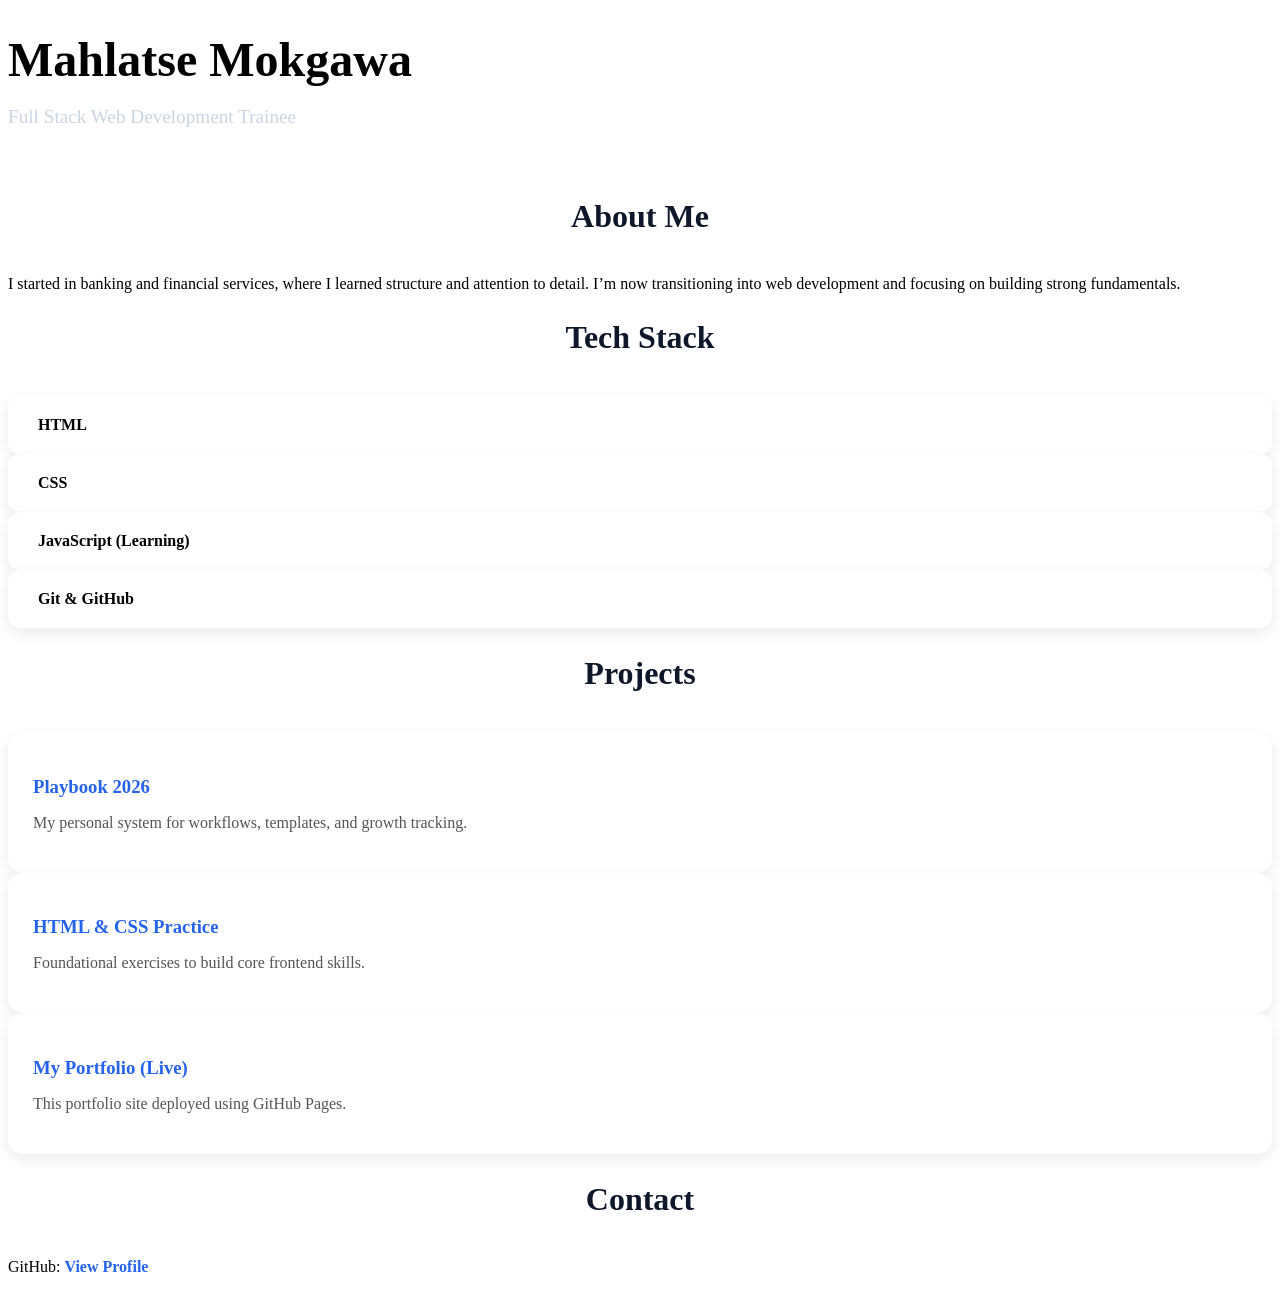
==== index.html @ 3454f3c3 "Create index.html for developer portfolio This HTML file serves as a developer portfolio for Mahlats" ====
<!DOCTYPE html>
<html lang="en">
<head>
  <meta charset="UTF-8">
  <meta name="viewport" content="width=device-width, initial-scale=1.0">
  <title>Mahlatse | Developer Portfolio</title>

  <link rel="stylesheet" href="styles.css">
</head>

<body>

<header>
  <h1>Mahlatse Mokgawa</h1>
  <p>Full Stack Web Development Trainee</p>

  <nav>
    <a href="#about">About</a>
    <a href="#stack">Stack</a>
    <a href="#projects">Projects</a>
    <a href="#contact">Contact</a>
  </nav>
</header>

<section id="about">
  <h2>About Me</h2>
  <p>
    I started in banking and financial services, where I learned structure and attention to detail.
    I’m now transitioning into web development and focusing on building strong fundamentals.
  </p>
</section>

<section id="stack">
  <h2>Tech Stack</h2>
  <div class="card">HTML</div>
  <div class="card">CSS</div>
  <div class="card">JavaScript (Learning)</div>
  <div class="card">Git & GitHub</div>
</section>

<section id="projects">
  <h2>Projects</h2>

  <!-- PROJECT 1 -->
  <a href="https://github.com/YOUR-USERNAME/playbook-2026" target="_blank" class="project-card">
    <h3>Playbook 2026</h3>
    <p>My personal system for workflows, templates, and growth tracking.</p>
  </a>

  <!-- PROJECT 2 -->
  <a href="https://github.com/YOUR-USERNAME/html-css-practice" target="_blank" class="project-card">
    <h3>HTML & CSS Practice</h3>
    <p>Foundational exercises to build core frontend skills.</p>
  </a>

  <!-- PROJECT 3 (LIVE SITE EXAMPLE) -->
  <a href="https://your-username.github.io/portfolio/" target="_blank" class="project-card">
    <h3>My Portfolio (Live)</h3>
    <p>This portfolio site deployed using GitHub Pages.</p>
  </a>

</section>

<section id="contact">
  <h2>Contact</h2>
  <p>
    GitHub:
    <a href="https://github.com/YOUR-USERNAME" target="_blank">
      View Profile
    </a>
  </p>
</section>

</body>
</html>
---- styles.css ----
<!-- RESET -->


* {
  margin: 0;
  padding: 0;
  box-sizing: border-box;
}

<!-- BODY -->


body {
  font-family: Arial, Helvetica, sans-serif;
  background: #f4f7fa;
  color: #222;
  line-height: 1.6;
}

<!-- HEADER -->
 
header {
  background: linear-gradient(135deg, #0f172a, #1e293b);
  color: white;
  text-align: center;
  padding: 80px 20px;
}

header h1 {
  font-size: 3rem;
  margin-bottom: 10px;
}

header p {
  font-size: 1.2rem;
  color: #cbd5e1;
  margin-bottom: 25px;
}

<!-- NAVIGATION -->

nav {
  display: flex;
  justify-content: center;
  gap: 20px;
  flex-wrap: wrap;
}

nav a {
  color: white;
  text-decoration: none;
  padding: 10px 18px;
  border: 1px solid rgba(255,255,255,0.3);
  border-radius: 8px;
  transition: 0.3s;
}

nav a:hover {
  background: white;
  color: #0f172a;
}


   SECTIONS


section {
  max-width: 1100px;
  margin: auto;
  padding: 70px 20px;
}

section h2 {
  text-align: center;
  margin-bottom: 40px;
  font-size: 2rem;
  color: #0f172a;
}


<!-- ABOUT -->


#about p {
  max-width: 800px;
  margin: auto;
  text-align: center;
  font-size: 1.1rem;
}


<!-- TECH STACK -->


#stack {
  display: flex;
  flex-wrap: wrap;
  justify-content: center;
  gap: 20px;
}

#stack h2 {
  width: 100%;
}

.card {
  background: white;
  padding: 20px 30px;
  border-radius: 12px;
  box-shadow: 0 5px 15px rgba(0,0,0,0.08);
  font-weight: bold;
  transition: 0.3s;
}

.card:hover {
  transform: translateY(-5px);
}


<!-- PROJECTS -->


#projects {
  display: grid;
  gap: 25px;
}

.project-card {
  background: white;
  padding: 25px;
  border-radius: 15px;
  text-decoration: none;
  color: inherit;
  box-shadow: 0 5px 15px rgba(0,0,0,0.08);
  transition: 0.3s;
  display: block;
}

.project-card:hover {
  transform: translateY(-6px);
  box-shadow: 0 10px 25px rgba(0,0,0,0.15);
}

.project-card h3 {
  color: #2563eb;
  margin-bottom: 10px;
}

.project-card p {
  color: #555;
}


<!-- CONTACT -->


#contact {
  text-align: center;
}

#contact a {
  color: #2563eb;
  text-decoration: none;
  font-weight: bold;
}

#contact a:hover {
  text-decoration: underline;
}


   FOOTER


footer {
  background: #0f172a;
  color: white;
  text-align: center;
  padding: 25px;
}


<!-- BODY -->


@media (max-width: 768px) {

  header h1 {
    font-size: 2.2rem;
  }

  section {
    padding: 50px 20px;
  }

  nav {
    gap: 10px;
  }

  .card {
    width: 100%;
    text-align: center;
  }

  .project-card {
    width: 100%;
  }
}
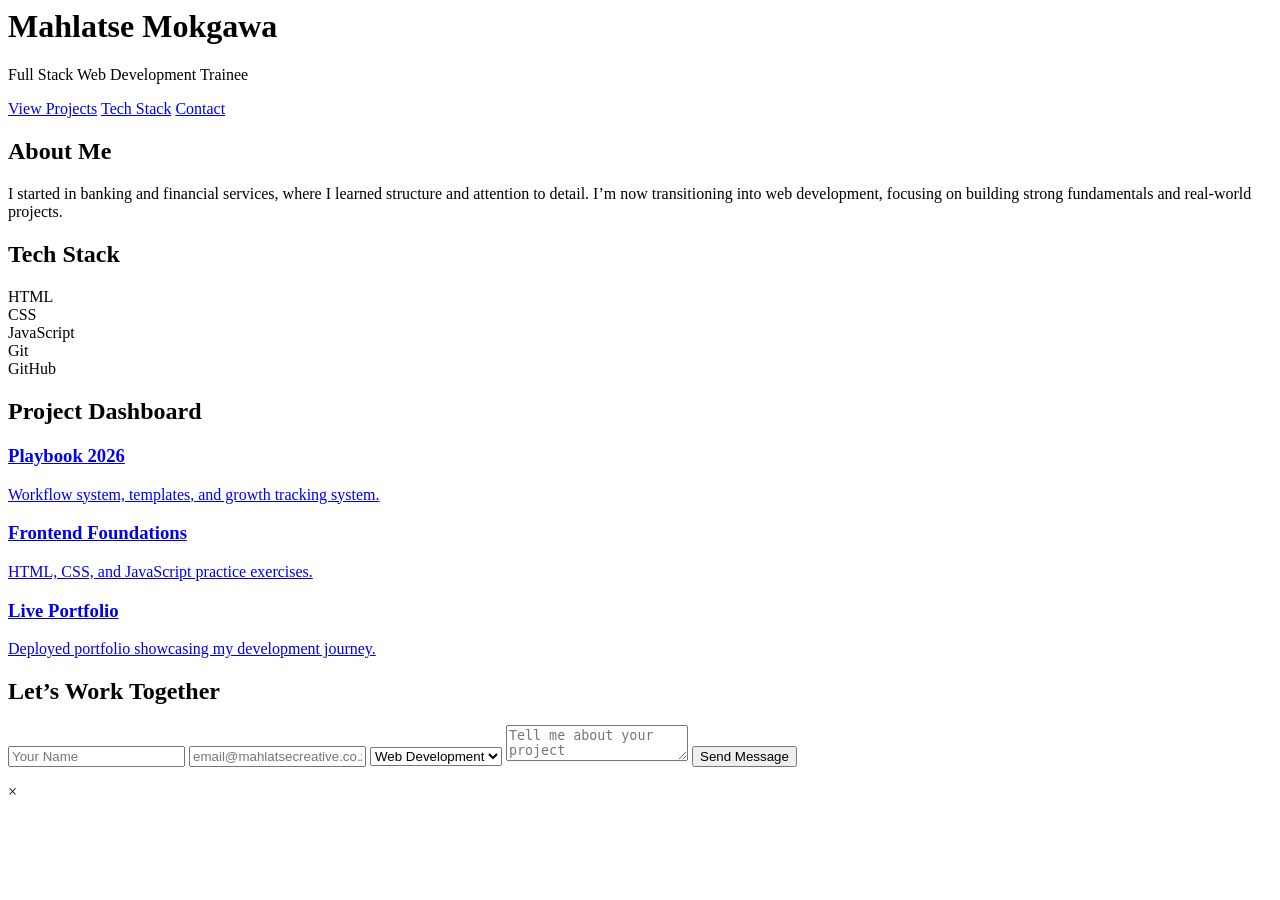
==== commit fe6dd85a: "Update index.html" ====
--- a/index.html
+++ b/index.html
@@ -1,75 +1,88 @@
-<!DOCTYPE html>
-<html lang="en">
-<head>
-  <meta charset="UTF-8">
-  <meta name="viewport" content="width=device-width, initial-scale=1.0">
-  <title>Mahlatse | Developer Portfolio</title>
-
-  <link rel="stylesheet" href="styles.css">
-</head>
-
 <body>
 
-<header>
+<header class="hero">
   <h1>Mahlatse Mokgawa</h1>
   <p>Full Stack Web Development Trainee</p>
 
-  <nav>
-    <a href="#about">About</a>
-    <a href="#stack">Stack</a>
-    <a href="#projects">Projects</a>
+  <div class="cta">
+    <a href="#projects">View Projects</a>
+    <a href="#stack">Tech Stack</a>
     <a href="#contact">Contact</a>
-  </nav>
+  </div>
 </header>
 
-<section id="about">
+<section id="about" class="section">
   <h2>About Me</h2>
   <p>
     I started in banking and financial services, where I learned structure and attention to detail.
-    I’m now transitioning into web development and focusing on building strong fundamentals.
+    I’m now transitioning into web development, focusing on building strong fundamentals and real-world projects.
   </p>
 </section>
 
-<section id="stack">
+<!-- TECH STACK (UPGRADED) -->
+<section id="stack" class="section">
   <h2>Tech Stack</h2>
-  <div class="card">HTML</div>
-  <div class="card">CSS</div>
-  <div class="card">JavaScript (Learning)</div>
-  <div class="card">Git & GitHub</div>
+
+  <div class="stack-grid">
+    <div class="card" onclick="openStack('html')">HTML</div>
+    <div class="card" onclick="openStack('css')">CSS</div>
+    <div class="card" onclick="openStack('js')">JavaScript</div>
+    <div class="card" onclick="openStack('git')">Git</div>
+    <div class="card" onclick="openStack('github')">GitHub</div>
+  </div>
 </section>
 
-<section id="projects">
-  <h2>Projects</h2>
+<!-- PROJECT DASHBOARD -->
+<section id="projects" class="section">
+  <h2>Project Dashboard</h2>
 
-  <!-- PROJECT 1 -->
-  <a href="https://github.com/YOUR-USERNAME/playbook-2026" target="_blank" class="project-card">
-    <h3>Playbook 2026</h3>
-    <p>My personal system for workflows, templates, and growth tracking.</p>
-  </a>
+  <div class="project-grid">
 
-  <!-- PROJECT 2 -->
-  <a href="https://github.com/YOUR-USERNAME/html-css-practice" target="_blank" class="project-card">
-    <h3>HTML & CSS Practice</h3>
-    <p>Foundational exercises to build core frontend skills.</p>
-  </a>
+    <a href="https://github.com/YOUR-USERNAME/playbook-2026" class="project-card">
+      <h3>Playbook 2026</h3>
+      <p>Workflow system, templates, and growth tracking system.</p>
+    </a>
 
-  <!-- PROJECT 3 (LIVE SITE EXAMPLE) -->
-  <a href="https://your-username.github.io/portfolio/" target="_blank" class="project-card">
-    <h3>My Portfolio (Live)</h3>
-    <p>This portfolio site deployed using GitHub Pages.</p>
-  </a>
+    <a href="https://github.com/YOUR-USERNAME/html-css-practice" class="project-card">
+      <h3>Frontend Foundations</h3>
+      <p>HTML, CSS, and JavaScript practice exercises.</p>
+    </a>
 
+    <a href="https://your-netlify-site.com" class="project-card">
+      <h3>Live Portfolio</h3>
+      <p>Deployed portfolio showcasing my development journey.</p>
+    </a>
+
+  </div>
 </section>
 
-<section id="contact">
-  <h2>Contact</h2>
-  <p>
-    GitHub:
-    <a href="https://github.com/YOUR-USERNAME" target="_blank">
-      View Profile
-    </a>
-  </p>
+<!-- CONTACT -->
+<section id="contact" class="section">
+  <h2>Let’s Work Together</h2>
+
+  <form class="contact-form">
+    <input type="text" placeholder="Your Name" required>
+    <input type="email" placeholder="email@mahlatsecreative.co.za" required>
+
+    <select>
+      <option>Web Development</option>
+      <option>UI/UX Design</option>
+      <option>Digital Marketing</option>
+    </select>
+
+    <textarea placeholder="Tell me about your project"></textarea>
+
+    <button type="submit">Send Message</button>
+  </form>
 </section>
 
+<!-- MODAL -->
+<div id="modal" class="modal hidden">
+  <div class="modal-content">
+    <span onclick="closeModal()" class="close">×</span>
+    <p id="modal-text"></p>
+  </div>
+</div>
+
+<script src="script.js"></script>
 </body>
-</html>
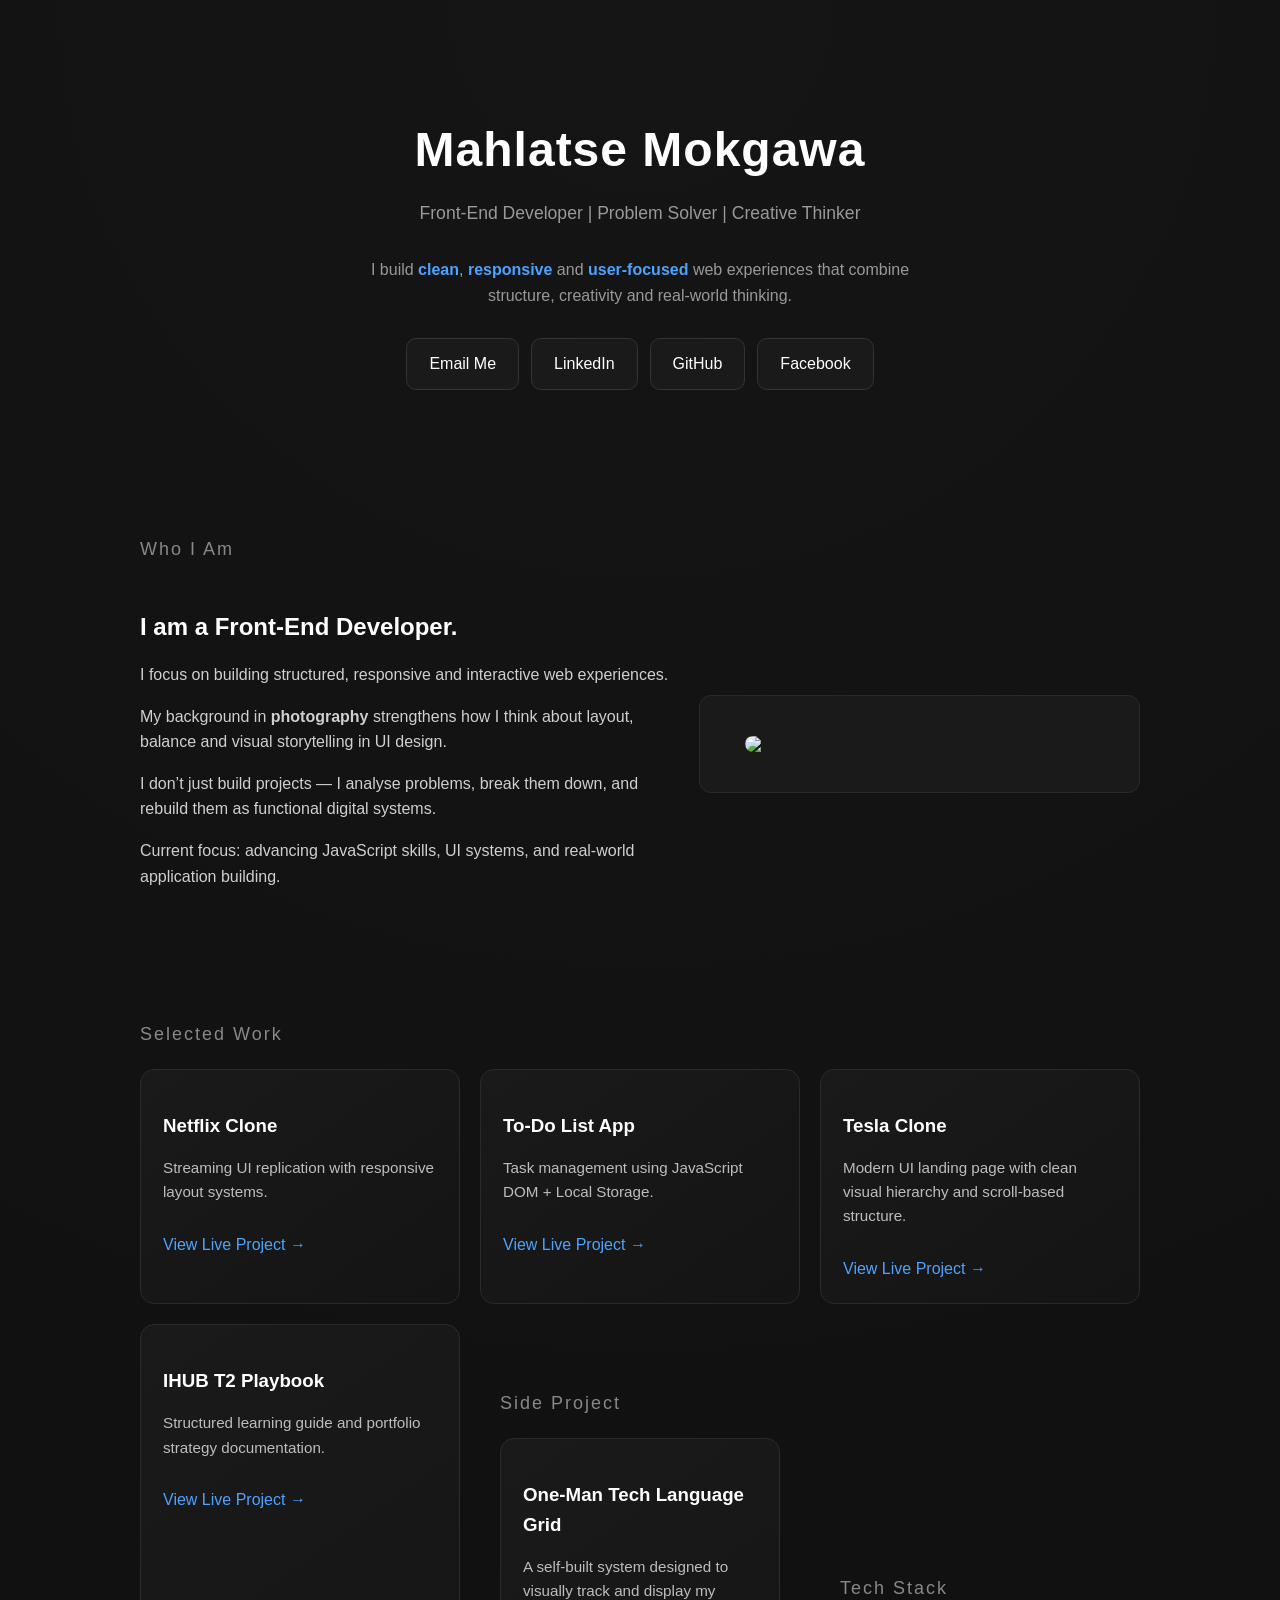
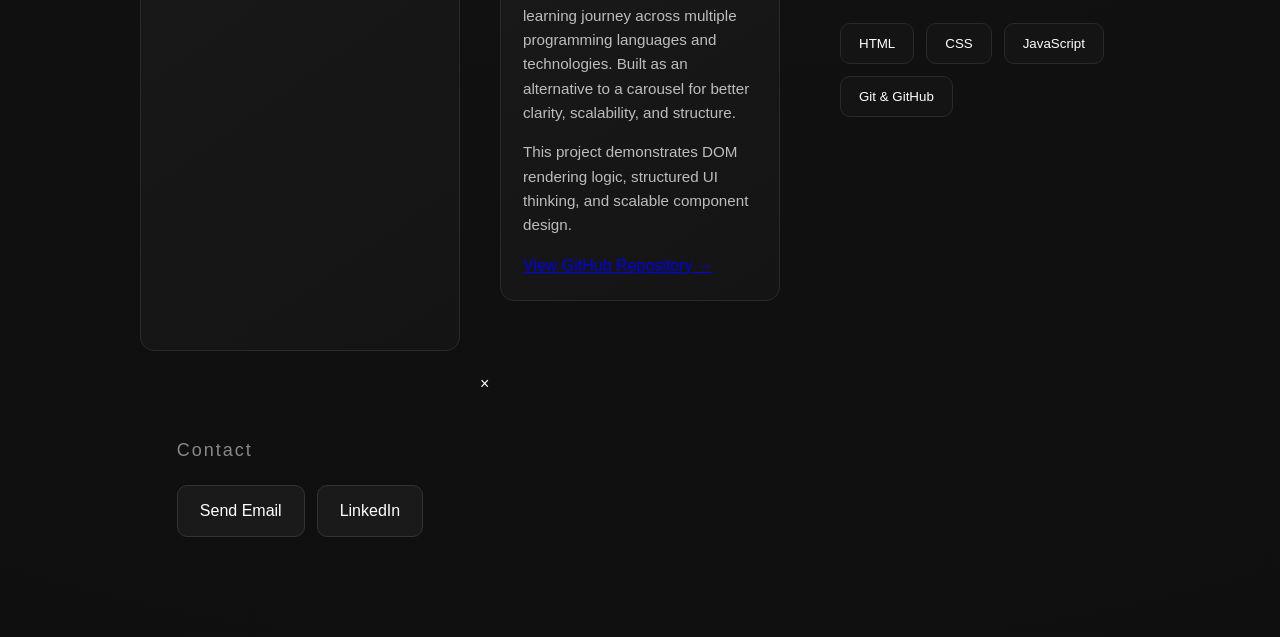
==== commit 8593c376: "Upgrade portfolio UI, add scripts and assets" ====
--- a/index.html
+++ b/index.html
@@ -1,88 +1,171 @@
+<!DOCTYPE html>
+<html lang="en">
+<head>
+  <meta charset="UTF-8" />
+  <meta name="viewport" content="width=device-width, initial-scale=1.0"/>
+  <title>Mahlatse | Developer Portfolio</title>
+  <link rel="stylesheet" href="https://cdnjs.cloudflare.com/ajax/libs/font-awesome/6.5.1/css/all.min.css">
+  <link rel="stylesheet" href="styles.css"/>
+</head>
+
 <body>
 
+<!-- HERO -->
 <header class="hero">
-  <h1>Mahlatse Mokgawa</h1>
-  <p>Full Stack Web Development Trainee</p>
 
-  <div class="cta">
-    <a href="#projects">View Projects</a>
-    <a href="#stack">Tech Stack</a>
-    <a href="#contact">Contact</a>
+  <h1 class="name">Mahlatse Mokgawa</h1>
+
+  <p class="tagline">
+    Front-End Developer | Problem Solver | Creative Thinker
+  </p>
+  <p class="hero-summary">
+    I build <span class="highlight">clean</span>, <span class="highlight">responsive</span> and <span class="highlight">user-focused</span> web experiences that combine structure, creativity and real-world thinking.
+  </p>
+
+  <div class="hero-buttons">
+
+    <a href="mailto:hlatsiboy113@gmail.com?subject=Portfolio%20Contact&body=Hi%20Mahlatse,%20I%20came%20across%20your%20portfolio..." class="hero-btn">
+      Email Me
+    </a>
+
+    <a href="https://linkedin.com" target="_blank" class="hero-btn">LinkedIn</a>
+
+    <a href="https://github.com" target="_blank" class="hero-btn">GitHub</a>
+
+    <a href="https://facebook.com" target="_blank" class="hero-btn">Facebook</a>
+
   </div>
+
 </header>
 
-<section id="about" class="section">
-  <h2>About Me</h2>
-  <p>
-    I started in banking and financial services, where I learned structure and attention to detail.
-    I’m now transitioning into web development, focusing on building strong fundamentals and real-world projects.
-  </p>
-</section>
+<section class="section">
+  <h2 class="section-title">Who I Am</h2>
 
-<!-- TECH STACK (UPGRADED) -->
-<section id="stack" class="section">
-  <h2>Tech Stack</h2>
+  <div class="about">
 
-  <div class="stack-grid">
-    <div class="card" onclick="openStack('html')">HTML</div>
-    <div class="card" onclick="openStack('css')">CSS</div>
-    <div class="card" onclick="openStack('js')">JavaScript</div>
-    <div class="card" onclick="openStack('git')">Git</div>
-    <div class="card" onclick="openStack('github')">GitHub</div>
+    <div class="about-text">
+
+      <h3 class="bold-intro">I am a Front-End Developer.</h3>
+
+      <p>
+        I focus on building structured, responsive and interactive web experiences.
+      </p>
+
+      <p>
+        My background in <strong>photography</strong> strengthens how I think about layout, balance and visual storytelling in UI design.
+      </p>
+
+      <p>
+        I don’t just build projects — I analyse problems, break them down, and rebuild them as functional digital systems.
+      </p>
+
+      <p class="goal">
+        Current focus: advancing JavaScript skills, UI systems, and real-world application building.
+      </p>
+
+    </div>
+
+    <div class="about-image">
+      <img src="assets/face-1.png" class="profile-img" />
+    </div>
   </div>
 </section>
 
-<!-- PROJECT DASHBOARD -->
-<section id="projects" class="section">
-  <h2>Project Dashboard</h2>
+<!-- PROJECTS -->
+<section class="section">
 
-  <div class="project-grid">
+  <h2 class="section-title">Selected Work</h2>
 
-    <a href="https://github.com/YOUR-USERNAME/playbook-2026" class="project-card">
-      <h3>Playbook 2026</h3>
-      <p>Workflow system, templates, and growth tracking system.</p>
+  <div class="projects">
+
+    <a href="https://stellular-rabanadas-c62dc8.netlify.app/" target="_blank" class="project-card">
+      <h3>Netflix Clone</h3>
+      <p>Streaming UI replication with responsive layout systems.</p>
+      <span class="link-tag">View Live Project →</span>
     </a>
 
-    <a href="https://github.com/YOUR-USERNAME/html-css-practice" class="project-card">
-      <h3>Frontend Foundations</h3>
-      <p>HTML, CSS, and JavaScript practice exercises.</p>
+    <a href="https://to-do-list474.netlify.app/" target="_blank" class="project-card">
+      <h3>To-Do List App</h3>
+      <p>Task management using JavaScript DOM + Local Storage.</p>
+      <span class="link-tag">View Live Project →</span>
     </a>
 
-    <a href="https://your-netlify-site.com" class="project-card">
-      <h3>Live Portfolio</h3>
-      <p>Deployed portfolio showcasing my development journey.</p>
+    <a href="https://stellular-rabanadas-c62dc8.netlify.app/" target="_blank" class="project-card">
+      <h3>Tesla Clone</h3>
+      <p>Modern UI landing page with clean visual hierarchy and scroll-based structure.</p>
+      <span class="link-tag">View Live Project →</span>
+    </a>
+
+    <a href="https://github.com/hlatsiboy113-png/mahlatseplaybook" target="_blank" class="project-card">
+      <h3>IHUB T2 Playbook</h3>
+      <p>Structured learning guide and portfolio strategy documentation.</p>
+      <span class="link-tag">View Live Project →</span>
+    </a>
+
+    <section class="section">
+
+  <h2 class="section-title">Side Project</h2>
+
+  <div class="project-card">
+
+    <h3>One-Man Tech Language Grid</h3>
+
+    <p>
+      A self-built system designed to visually track and display my learning journey across multiple programming languages and technologies.
+      Built as an alternative to a carousel for better clarity, scalability, and structure.
+    </p>
+
+    <p>
+      This project demonstrates DOM rendering logic, structured UI thinking, and scalable component design.
+    </p>
+
+    <a href="https://github.com/yourusername/one-man-carousel-grid" target="_blank" class="repo-link">
+      View GitHub Repository →
+    </a>
+
+  </div>
+
+</section>
+
+
+<!-- TECH STACK -->
+<section class="section">
+  <h2 class="section-title">Tech Stack</h2>
+
+  <div class="tech-grid">
+
+    <button class="tech-btn" onclick="openModal('html')">HTML</button>
+    <button class="tech-btn" onclick="openModal('css')">CSS</button>
+    <button class="tech-btn" onclick="openModal('js')">JavaScript</button>
+    <button class="tech-btn" onclick="openModal('git')">Git & GitHub</button>
+
+  </div>
+</section>
+
+<!-- CONTACT -->
+<section class="section">
+  <h2 class="section-title">Contact</h2>
+
+  <div class="contact">
+    
+    <a href="mailto:hlatsiboy113@gmail.com" class="contact-btn">Send Email</a>
+
+    <a href="https://www.linkedin.com/in/mahlatse-mokgawa-53b588103/" target="_blank" class="contact-btn">
+      LinkedIn
     </a>
 
   </div>
 </section>
 
-<!-- CONTACT -->
-<section id="contact" class="section">
-  <h2>Let’s Work Together</h2>
+<!-- MODAL -->
+<div id="modal" class="modal">
+  <div class="modal-content">
+    <span class="close" onclick="closeModal()">&times;</span>
 
-  <form class="contact-form">
-    <input type="text" placeholder="Your Name" required>
-    <input type="email" placeholder="email@mahlatsecreative.co.za" required>
-
-    <select>
-      <option>Web Development</option>
-      <option>UI/UX Design</option>
-      <option>Digital Marketing</option>
-    </select>
-
-    <textarea placeholder="Tell me about your project"></textarea>
-
-    <button type="submit">Send Message</button>
-  </form>
-</section>
-
-<!-- MODAL -->
-<div id="modal" class="modal hidden">
-  <div class="modal-content">
-    <span onclick="closeModal()" class="close">×</span>
-    <p id="modal-text"></p>
+    <div id="modal-body"></div>
   </div>
 </div>
 
 <script src="script.js"></script>
 </body>
+</html>
--- a/styles.css
+++ b/styles.css
@@ -0,0 +1,336 @@
+body {
+  margin: 0;
+  font-family: Arial, sans-serif;
+  background: radial-gradient(circle at top, #151515, #0f0f0f);
+  color: #fff;
+  line-height: 1.6;
+}
+
+/* Smooth scrolling */
+html {
+  scroll-behavior: smooth;
+}
+
+/* Global highlight */
+.highlight {
+  color: #4da3ff;
+  font-weight: 600;
+}
+
+/* HERO */
+.hero {
+  text-align: center;
+  padding: 90px 20px 60px;
+}
+
+.name {
+  font-size: 3.2rem;
+  font-weight: 700;
+  letter-spacing: 1px;
+}
+
+.tagline {
+  color: #aaa;
+  margin-top: 10px;
+  font-size: 1.1rem;
+}
+
+.hero-summary {
+  max-width: 600px;
+  margin: 20px auto;
+  color: #cfcfcf;
+}
+
+.hero h1 {
+  font-size: 40px;
+}
+
+.hero p {
+  color: #aaa;
+}
+
+.hero {
+    text-align: center;
+    padding: 80px 20px;
+}
+
+.hero h1 {
+    font-size: 3rem;
+    margin-bottom: 10px;
+}
+
+.hero p {
+    color: #999;
+    margin-bottom: 30px;
+}
+
+.hero-buttons {
+    display: flex;
+    justify-content: center;
+    flex-wrap: wrap;
+    gap: 12px;
+}
+
+.hero-btn {
+    text-decoration: none;
+    color: white;
+    background: #1a1a1a;
+    padding: 12px 22px;
+    border-radius: 10px;
+    border: 1px solid #333;
+    transition: all 0.3s ease;
+    font-weight: 500;
+}
+
+.hero-btn:hover {
+    transform: translate(-4px);
+    background: #252525;
+    border-color: #666;
+    box-shadow: 0 8px 20px rgba(255,255,255,0.08);
+}
+
+/* SECTIONS */
+.section {
+  padding: 50px 20px;
+  max-width: 1000px;
+  margin: auto;
+}
+
+.section-title {
+  font-size: 18px;
+  font-weight: 500;
+  letter-spacing: 2px;
+  color: #888;
+  margin-bottom: 20px;
+}
+
+/* ABOUT */
+.about {
+  display: flex;
+  gap: 20px;
+  flex-wrap: wrap;
+}
+
+.about-text {
+  flex: 1;
+  min-width: 250px;
+}
+
+.about-image {
+  flex: 1;
+  min-width: 250px;
+  background: #1a1a1a;
+  display: flex;
+  align-items: center;
+  justify-content: center;
+  padding: 40px;
+  color: #666;
+}
+
+/* PROJECTS */
+.projects {
+  display: grid;
+  grid-template-columns: repeat(auto-fit, minmax(240px, 1fr));
+  gap: 20px;
+  margin-top: 20px;
+}
+
+/* Card becomes interactive tile */
+.project-card {
+  background: linear-gradient(145deg, #1a1a1a, #141414);
+  border: 1px solid #2a2a2a;
+  border-radius: 14px;
+  padding: 22px;
+  text-decoration: none;
+  color: white;
+  display: block;
+  position: relative;
+  overflow: hidden;
+  transition: 0.35s ease;
+  transform: translateY(0);
+}
+
+/* Glow hover effect */
+.project-card:hover {
+  transform: translateY(-10px) scale(1.02);
+  border-color: #4da3ff;
+  box-shadow: 0 20px 40px rgba(0,0,0,0.6);
+}
+
+/* Animated glow strip */
+.project-card::before {
+  content: "";
+  position: absolute;
+  top: 0;
+  left: -100%;
+  width: 100%;
+  height: 3px;
+  background: linear-gradient(90deg, transparent, #4da3ff, transparent);
+  transition: 0.5s;
+}
+
+.project-card:hover::before {
+  left: 100%;
+}
+
+.project-card h3 {
+  margin-bottom: 8px;
+}
+
+.project-card p {
+  color: #bdbdbd;
+  font-size: 0.95rem;
+}
+
+.link-tag {
+  display: inline-block;
+  margin-top: 12px;
+  color: #4da3ff;
+  font-weight: 500;
+}
+
+/* TECH STACK */
+.tech-grid {
+  display: flex;
+  gap: 10px;
+  flex-wrap: wrap;
+}
+
+.tech-btn {
+  padding: 10px 15px;
+  border: none;
+  background: #222;
+  color: white;
+  cursor: pointer;
+  border-radius: 6px;
+}
+
+.tech-btn:hover {
+  background: #333;
+}
+
+/* CONTACT */
+.contact {
+  display: flex;
+  gap: 10px;
+}
+
+.contact-btn {
+  padding: 10px 15px;
+  background: #222;
+  color: white;
+  text-decoration: none;
+  border-radius: 6px;
+}
+
+.contact-btn:hover {
+  background: #333;
+}
+
+/* MODAL */
+.about {
+  display: grid;
+  grid-template-columns: 1.2fr 1fr;
+  gap: 30px;
+  align-items: center;
+}
+
+.about-text p {
+  color: #cfcfcf;
+}
+
+.bold-intro {
+  font-size: 1.5rem;
+  margin-bottom: 10px;
+  color: #fff;
+}
+
+.about-image {
+  background: #1a1a1a;
+  border-radius: 12px;
+  overflow: hidden;
+  border: 1px solid #2a2a2a;
+}
+
+.profile-img {
+    width: 100%;
+    max-width: 350px;
+    height: auto;
+    display: block;
+    border-radius: 12px;
+}
+
+.profile-img {
+    width: 100%;
+    max-width: 350px;
+    height: auto;
+    border-radius: 12px;
+    display: block;
+}
+
+.contact {
+    display: flex;
+    flex-wrap: wrap;
+    gap: 12px;
+    margin-top: 20px;
+}
+
+.contact-btn {
+    text-decoration: none;
+    color: white;
+    background: #1a1a1a;
+    padding: 12px 22px;
+    border-radius: 10px;
+    border: 1px solid #333;
+    transition: all 0.3s ease;
+    font-weight: 500;
+}
+
+.contact-btn:hover {
+    transform: translateY(-4px);
+    border-color: #666;
+    box-shadow: 0 8px 20px rgba(255,255,255,0.08);
+    background: #252525;
+}
+
+.tech-grid {
+  display: flex;
+  flex-wrap: wrap;
+  gap: 12px;
+}
+
+.tech-btn {
+  padding: 12px 18px;
+  border-radius: 10px;
+  border: 1px solid #2a2a2a;
+  background: #141414;
+  color: white;
+  cursor: pointer;
+  transition: 0.3s ease;
+}
+
+.tech-btn:hover {
+  background: #1f1f1f;
+  border-color: #4da3ff;
+  transform: translateY(-4px);
+  box-shadow: 0 10px 20px rgba(0,0,0,0.4);
+}
+
+
+.language-grid {
+  display: grid;
+  grid-template-columns: repeat(auto-fit, minmax(90px, 1fr));
+  gap: 12px;
+  margin-top: 20px;
+
+@media (max-width: 768px) {
+  .about {
+    grid-template-columns: 1fr;
+  }
+
+  .name {
+    font-size: 2.4rem;
+  }
+
+  .hero {
+    pad
